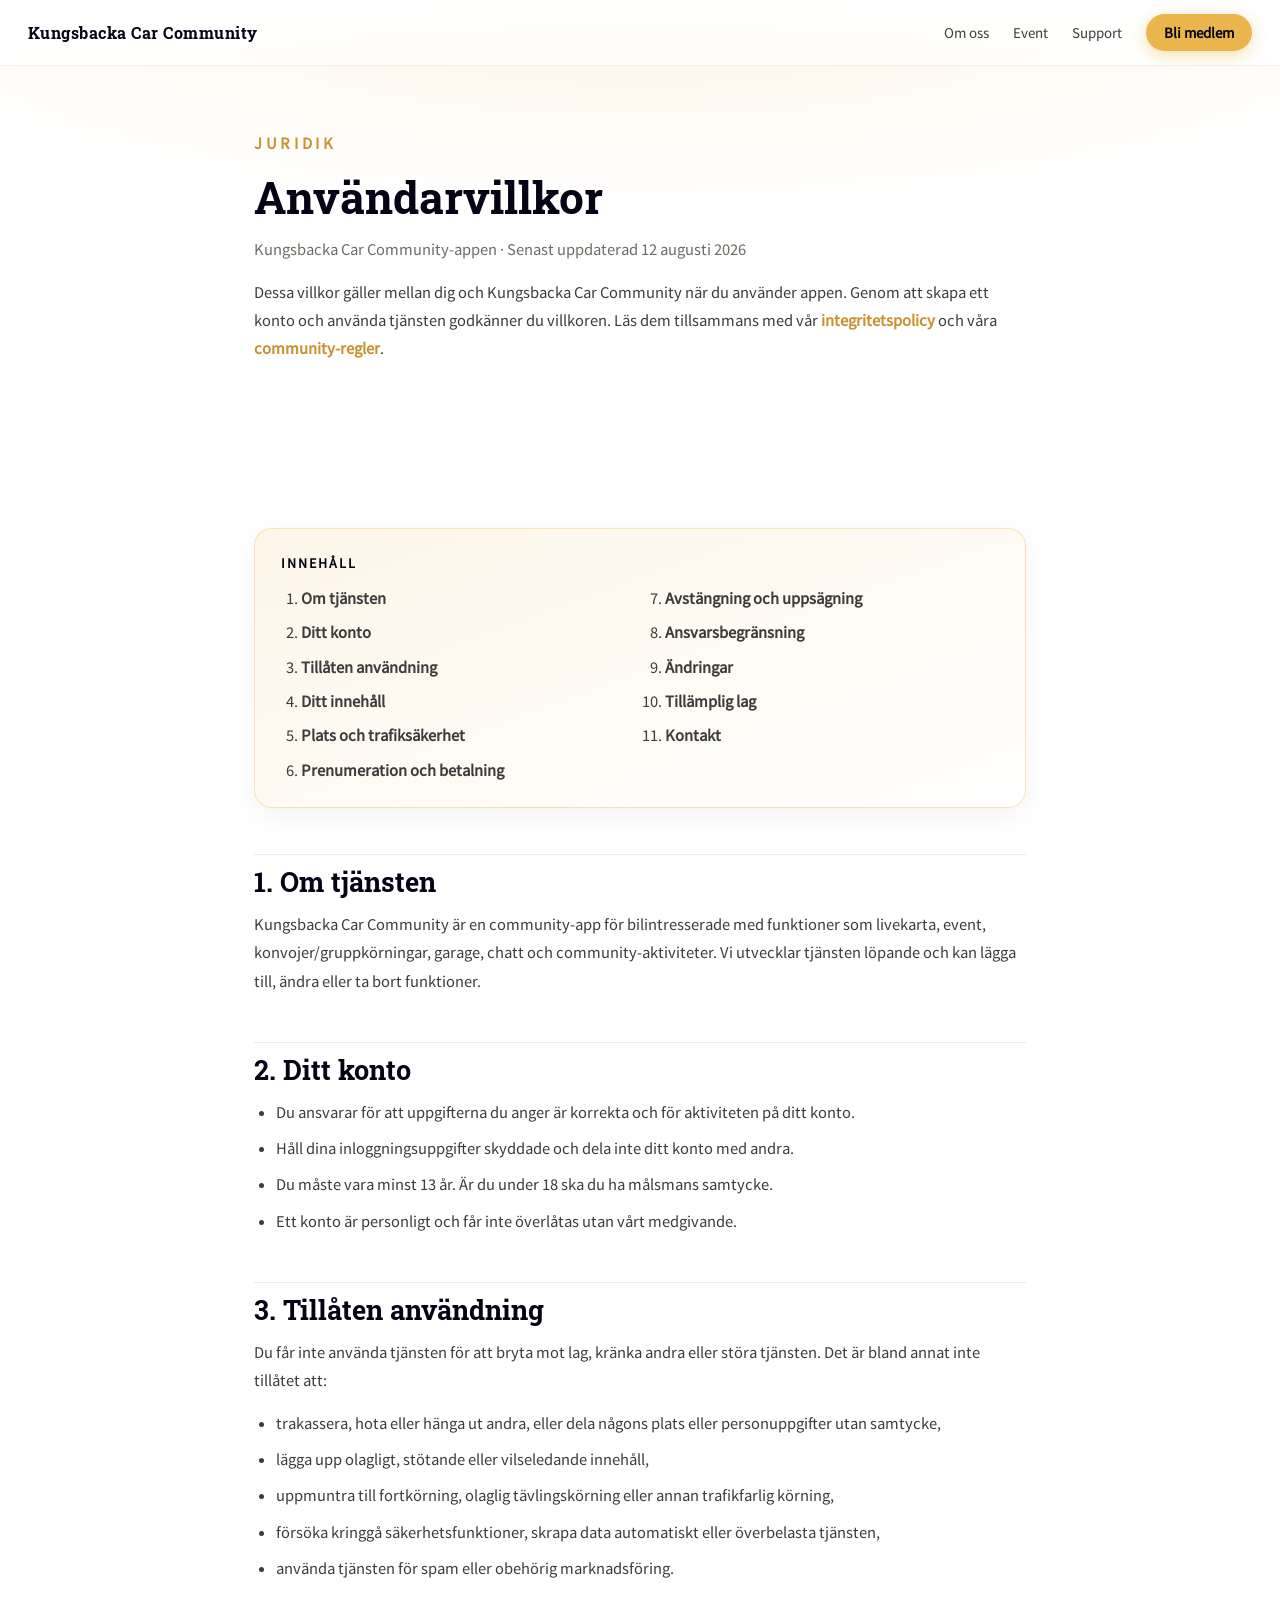
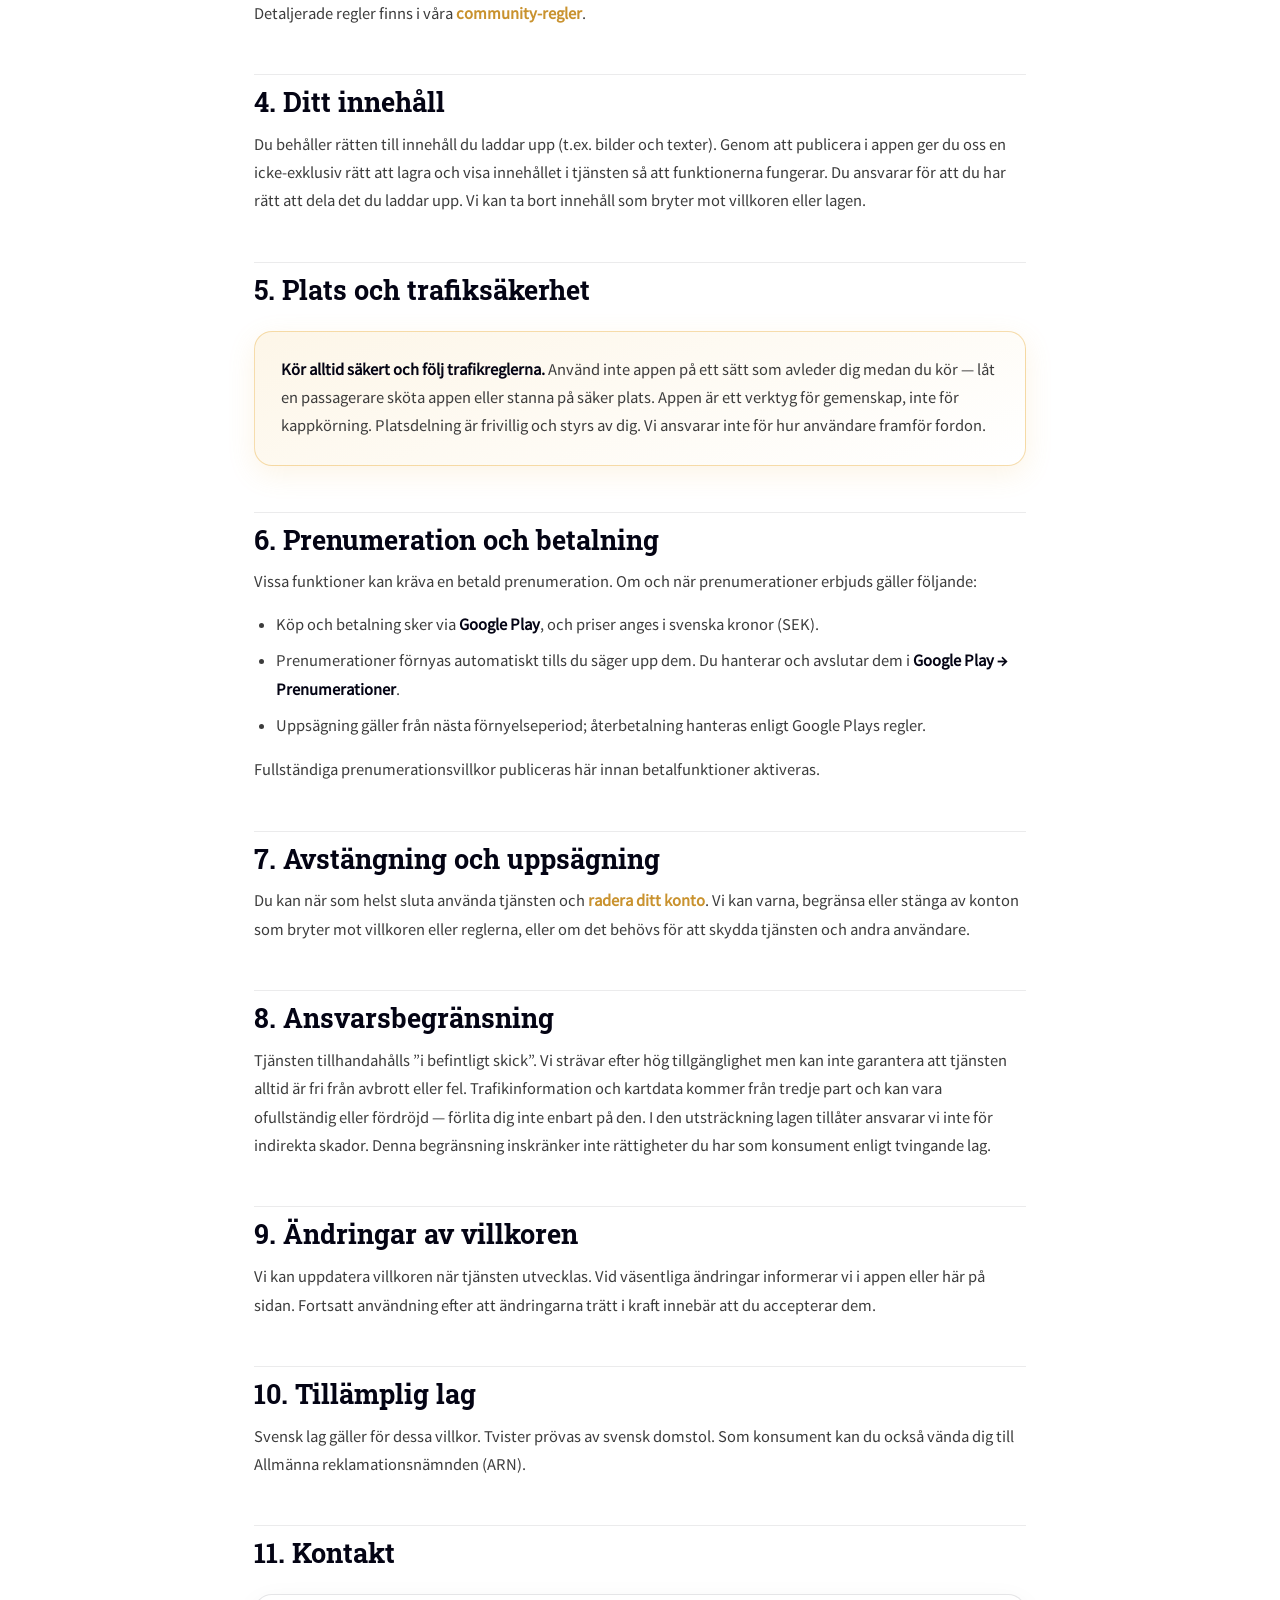
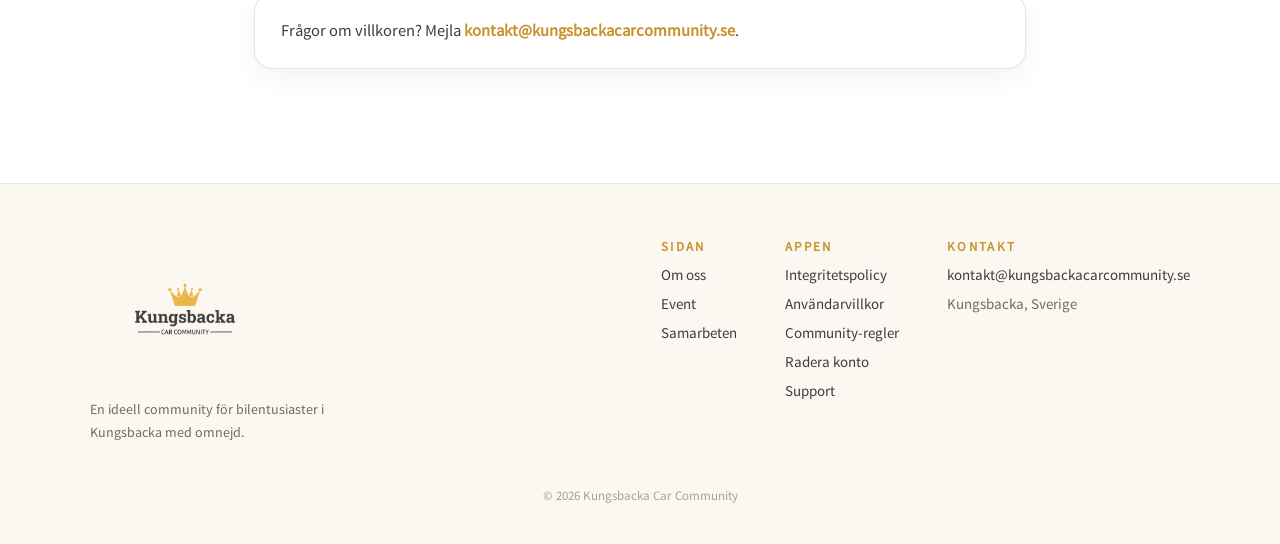
==== anvandarvillkor.html @ b631ecae "Add Tier 1 app legal & support pages (privacy, deletion, terms, guidelines, support) Adds the app-ti" ====
<!DOCTYPE html>
<html lang="sv">
<head>
<meta charset="utf-8">
<meta name="viewport" content="width=device-width, initial-scale=1">
<title>Användarvillkor — Kungsbacka Car Community</title>
<meta name="description" content="Användarvillkor (EULA) för Kungsbacka Car Community-appen: villkor för konto, uppförande, innehåll, prenumeration, ansvar och trafiksäkerhet.">
<meta name="robots" content="index, follow">
<link rel="icon" href="assets/logo-symbol.png">
<link rel="stylesheet" href="assets/legal.css">
</head>
<body>

<nav class="kcc-nav">
  <a class="kcc-brand" href="index.html#hem"><span>Kungsbacka Car Community</span></a>
  <div class="kcc-navlinks">
    <a href="index.html#om-oss" class="kcc-navlink">Om oss</a>
    <a href="index.html#event" class="kcc-navlink">Event</a>
    <a href="support.html" class="kcc-navlink">Support</a>
    <a href="https://www.facebook.com/groups/794040558638195/" target="_blank" rel="noopener" class="kcc-navcta">Bli medlem</a>
  </div>
</nav>

<div class="kcc-doc-top">
  <div class="kcc-doc">
    <p class="kcc-eyebrow">Juridik</p>
    <h1>Användarvillkor</h1>
    <p class="kcc-meta">Kungsbacka Car Community-appen · Senast uppdaterad 12 augusti 2026</p>
    <p class="kcc-lead">Dessa villkor gäller mellan dig och Kungsbacka Car Community när du använder appen. Genom att skapa ett konto och använda tjänsten godkänner du villkoren. Läs dem tillsammans med vår <a href="integritetspolicy.html">integritetspolicy</a> och våra <a href="community-regler.html">community-regler</a>.</p>
  </div>
</div>

<main class="kcc-doc">

  <div class="kcc-toc">
    <p>Innehåll</p>
    <ol>
      <li><a href="#tjansten">Om tjänsten</a></li>
      <li><a href="#konto">Ditt konto</a></li>
      <li><a href="#anvandning">Tillåten användning</a></li>
      <li><a href="#innehall">Ditt innehåll</a></li>
      <li><a href="#plats">Plats och trafiksäkerhet</a></li>
      <li><a href="#prenumeration">Prenumeration och betalning</a></li>
      <li><a href="#avstang">Avstängning och uppsägning</a></li>
      <li><a href="#ansvar">Ansvarsbegränsning</a></li>
      <li><a href="#andringar">Ändringar</a></li>
      <li><a href="#lag">Tillämplig lag</a></li>
      <li><a href="#kontakt">Kontakt</a></li>
    </ol>
  </div>

  <h2 id="tjansten">1. Om tjänsten</h2>
  <p>Kungsbacka Car Community är en community-app för bilintresserade med funktioner som livekarta, event, konvojer/gruppkörningar, garage, chatt och community-aktiviteter. Vi utvecklar tjänsten löpande och kan lägga till, ändra eller ta bort funktioner.</p>

  <h2 id="konto">2. Ditt konto</h2>
  <ul>
    <li>Du ansvarar för att uppgifterna du anger är korrekta och för aktiviteten på ditt konto.</li>
    <li>Håll dina inloggningsuppgifter skyddade och dela inte ditt konto med andra.</li>
    <li>Du måste vara minst 13 år. Är du under 18 ska du ha målsmans samtycke.</li>
    <li>Ett konto är personligt och får inte överlåtas utan vårt medgivande.</li>
  </ul>

  <h2 id="anvandning">3. Tillåten användning</h2>
  <p>Du får inte använda tjänsten för att bryta mot lag, kränka andra eller störa tjänsten. Det är bland annat inte tillåtet att:</p>
  <ul>
    <li>trakassera, hota eller hänga ut andra, eller dela någons plats eller personuppgifter utan samtycke,</li>
    <li>lägga upp olagligt, stötande eller vilseledande innehåll,</li>
    <li>uppmuntra till fortkörning, olaglig tävlingskörning eller annan trafikfarlig körning,</li>
    <li>försöka kringgå säkerhetsfunktioner, skrapa data automatiskt eller överbelasta tjänsten,</li>
    <li>använda tjänsten för spam eller obehörig marknadsföring.</li>
  </ul>
  <p>Detaljerade regler finns i våra <a href="community-regler.html">community-regler</a>.</p>

  <h2 id="innehall">4. Ditt innehåll</h2>
  <p>Du behåller rätten till innehåll du laddar upp (t.ex. bilder och texter). Genom att publicera i appen ger du oss en icke-exklusiv rätt att lagra och visa innehållet i tjänsten så att funktionerna fungerar. Du ansvarar för att du har rätt att dela det du laddar upp. Vi kan ta bort innehåll som bryter mot villkoren eller lagen.</p>

  <h2 id="plats">5. Plats och trafiksäkerhet</h2>
  <div class="kcc-callout">
    <p><strong>Kör alltid säkert och följ trafikreglerna.</strong> Använd inte appen på ett sätt som avleder dig medan du kör — låt en passagerare sköta appen eller stanna på säker plats. Appen är ett verktyg för gemenskap, inte för kappkörning. Platsdelning är frivillig och styrs av dig. Vi ansvarar inte för hur användare framför fordon.</p>
  </div>

  <h2 id="prenumeration">6. Prenumeration och betalning</h2>
  <p>Vissa funktioner kan kräva en betald prenumeration. Om och när prenumerationer erbjuds gäller följande:</p>
  <ul>
    <li>Köp och betalning sker via <strong>Google Play</strong>, och priser anges i svenska kronor (SEK).</li>
    <li>Prenumerationer förnyas automatiskt tills du säger upp dem. Du hanterar och avslutar dem i <strong>Google Play → Prenumerationer</strong>.</li>
    <li>Uppsägning gäller från nästa förnyelseperiod; återbetalning hanteras enligt Google Plays regler.</li>
  </ul>
  <p>Fullständiga prenumerationsvillkor publiceras här innan betalfunktioner aktiveras.</p>

  <h2 id="avstang">7. Avstängning och uppsägning</h2>
  <p>Du kan när som helst sluta använda tjänsten och <a href="radera-konto.html">radera ditt konto</a>. Vi kan varna, begränsa eller stänga av konton som bryter mot villkoren eller reglerna, eller om det behövs för att skydda tjänsten och andra användare.</p>

  <h2 id="ansvar">8. Ansvarsbegränsning</h2>
  <p>Tjänsten tillhandahålls ”i befintligt skick”. Vi strävar efter hög tillgänglighet men kan inte garantera att tjänsten alltid är fri från avbrott eller fel. Trafikinformation och kartdata kommer från tredje part och kan vara ofullständig eller fördröjd — förlita dig inte enbart på den. I den utsträckning lagen tillåter ansvarar vi inte för indirekta skador. Denna begränsning inskränker inte rättigheter du har som konsument enligt tvingande lag.</p>

  <h2 id="andringar">9. Ändringar av villkoren</h2>
  <p>Vi kan uppdatera villkoren när tjänsten utvecklas. Vid väsentliga ändringar informerar vi i appen eller här på sidan. Fortsatt användning efter att ändringarna trätt i kraft innebär att du accepterar dem.</p>

  <h2 id="lag">10. Tillämplig lag</h2>
  <p>Svensk lag gäller för dessa villkor. Tvister prövas av svensk domstol. Som konsument kan du också vända dig till Allmänna reklamationsnämnden (ARN).</p>

  <h2 id="kontakt">11. Kontakt</h2>
  <div class="kcc-panel">
    <p>Frågor om villkoren? Mejla <a href="mailto:kontakt@kungsbackacarcommunity.se">kontakt@kungsbackacarcommunity.se</a>.</p>
  </div>

</main>

<footer class="kcc-footer">
  <div class="kcc-footer-inner">
    <div style="max-width:300px;">
      <img src="assets/logo-main.png" alt="Kungsbacka Car Community">
      <p style="color:#6d6b64;font-size:14px;line-height:1.6;margin:14px 0 0;">En ideell community för bilentusiaster i Kungsbacka med omnejd.</p>
    </div>
    <div class="kcc-footer-cols">
      <div class="kcc-footer-col">
        <span class="kcc-col-h">Sidan</span>
        <a href="index.html#om-oss" class="kcc-flink">Om oss</a>
        <a href="index.html#event" class="kcc-flink">Event</a>
        <a href="index.html#samarbeten" class="kcc-flink">Samarbeten</a>
      </div>
      <div class="kcc-footer-col">
        <span class="kcc-col-h">Appen</span>
        <a href="integritetspolicy.html" class="kcc-flink">Integritetspolicy</a>
        <a href="anvandarvillkor.html" class="kcc-flink">Användarvillkor</a>
        <a href="community-regler.html" class="kcc-flink">Community-regler</a>
        <a href="radera-konto.html" class="kcc-flink">Radera konto</a>
        <a href="support.html" class="kcc-flink">Support</a>
      </div>
      <div class="kcc-footer-col">
        <span class="kcc-col-h">Kontakt</span>
        <a href="mailto:kontakt@kungsbackacarcommunity.se" class="kcc-flink">kontakt@kungsbackacarcommunity.se</a>
        <span style="color:#6d6b64;font-size:15px;">Kungsbacka, Sverige</span>
      </div>
    </div>
  </div>
  <p class="kcc-copy">© <span id="kcc-year">2026</span> Kungsbacka Car Community</p>
</footer>
<script>document.getElementById('kcc-year').textContent=String(new Date().getFullYear());</script>

</body>
</html>
---- assets/legal.css ----
/* ───────────────────────────────────────────────────────────────
   Kungsbacka Car Community — delade stilar för app- & juridiksidor.
   Samma designspråk som index.html: helvitt med guldaccenter
   (#ecb44c / #c9922e), RobotoSlab + SourceSans.
   ─────────────────────────────────────────────────────────────── */

@font-face { font-family: 'RobotoSlab'; src: url('RobotoSlab.woff') format('woff'); font-weight: 400 700; font-display: swap; }
@font-face { font-family: 'SourceSans'; src: url('SourceSans.otf') format('opentype'); font-display: swap; }

* { box-sizing: border-box; }
html { scroll-behavior: smooth; }
body {
  margin: 0;
  background: #ffffff;
  color: #3c3c3c;
  font-family: 'SourceSans', 'Segoe UI', sans-serif;
  overflow-x: hidden;
  -webkit-font-smoothing: antialiased;
}
a { color: #c9922e; }

/* ── NAV (brand alltid synlig på undersidor) ── */
.kcc-nav {
  position: fixed; top: 0; left: 0; right: 0; z-index: 50;
  display: flex; align-items: center; justify-content: space-between;
  padding: 14px 28px;
  background: linear-gradient(180deg, rgba(255,255,255,.96), rgba(255,255,255,.78));
  -webkit-backdrop-filter: blur(6px); backdrop-filter: blur(6px);
  border-bottom: 1px solid rgba(4,4,20,.06);
}
.kcc-brand { display: flex; align-items: center; gap: 10px; text-decoration: none; }
.kcc-brand span {
  font-family: 'RobotoSlab', serif; font-weight: 700; font-size: 16px;
  color: #040414; letter-spacing: .03em;
}
.kcc-navlinks { display: flex; align-items: center; gap: 24px; font-size: 15px; }
.kcc-navlink { color: #3c3c3c; text-decoration: none; transition: color .3s ease; }
.kcc-navlink:hover { color: #c9922e; }
.kcc-navcta {
  color: #040414; background: #ecb44c; padding: 9px 18px; border-radius: 999px;
  font-weight: 700; text-decoration: none; box-shadow: 0 4px 16px rgba(236,180,76,.45);
  transition: box-shadow .3s ease;
}
.kcc-navcta:hover { box-shadow: 0 6px 26px rgba(236,180,76,.7); }
@media (max-width: 640px) { .kcc-navlinks .kcc-navlink { display: none; } }

/* ── DOKUMENT-LAYOUT ── */
.kcc-doc-top {
  position: relative;
  background: radial-gradient(ellipse 90% 60% at 50% 0%, rgba(236,180,76,.14), transparent 70%);
  padding: 130px 24px 30px;
}
.kcc-doc { max-width: 820px; margin: 0 auto; padding: 0 24px 90px; }
.kcc-eyebrow {
  margin: 0 0 10px; color: #c9922e; letter-spacing: .22em; text-transform: uppercase;
  font-size: 13px; font-weight: 700;
}
.kcc-doc h1 {
  font-family: 'RobotoSlab', serif; color: #040414; line-height: 1.18;
  font-size: clamp(30px, 4.4vw, 44px); margin: 0 0 12px; max-width: 720px;
}
.kcc-meta { color: #6d6b64; font-size: 14px; margin: 0; }
.kcc-lead { font-size: 18px; line-height: 1.7; color: #3c3c3c; margin: 22px 0 0; }

.kcc-doc h2 {
  font-family: 'RobotoSlab', serif; color: #040414; line-height: 1.25;
  font-size: clamp(21px, 2.8vw, 27px); margin: 46px 0 12px;
  padding-top: 10px; border-top: 1px solid rgba(4,4,20,.08);
}
.kcc-doc h3 {
  font-family: 'RobotoSlab', serif; color: #040414; font-size: 18px; margin: 26px 0 8px;
}
.kcc-doc p { font-size: 16.5px; line-height: 1.72; margin: 0 0 14px; }
.kcc-doc ul, .kcc-doc ol { font-size: 16.5px; line-height: 1.72; margin: 0 0 16px; padding-left: 22px; }
.kcc-doc li { margin: 0 0 8px; }
.kcc-doc strong { color: #040414; }
.kcc-doc a { color: #c9922e; font-weight: 600; text-decoration: none; }
.kcc-doc a:hover { text-decoration: underline; }

/* ── innehållsförteckning ── */
.kcc-toc {
  background: linear-gradient(160deg, #fdf6e8, #ffffff);
  border: 1px solid rgba(236,180,76,.35); border-radius: 18px;
  padding: 22px 26px; margin: 30px 0 8px;
  box-shadow: 0 8px 28px rgba(4,4,20,.05);
}
.kcc-toc p { margin: 0 0 10px; font-weight: 700; color: #040414; font-size: 14px;
  letter-spacing: .14em; text-transform: uppercase; }
.kcc-toc ol { margin: 0; padding-left: 20px; columns: 2; column-gap: 30px; }
.kcc-toc li { margin: 0 0 6px; }
.kcc-toc a { color: #3c3c3c; font-weight: 600; text-decoration: none; }
.kcc-toc a:hover { color: #c9922e; }
@media (max-width: 560px) { .kcc-toc ol { columns: 1; } }

/* ── guldruta / callout ── */
.kcc-callout {
  background: linear-gradient(160deg, #fdf6e8, #ffffff);
  border: 1px solid rgba(236,180,76,.45); border-radius: 18px;
  padding: 24px 26px; margin: 24px 0;
  box-shadow: 0 8px 28px rgba(236,180,76,.14);
}
.kcc-callout h3 { margin-top: 0; }
.kcc-callout :last-child { margin-bottom: 0; }

/* neutral ruta (t.ex. kontakt) */
.kcc-panel {
  background: #ffffff; border: 1px solid rgba(4,4,20,.10); border-radius: 18px;
  padding: 22px 26px; margin: 24px 0; box-shadow: 0 8px 28px rgba(4,4,20,.05);
}
.kcc-panel :last-child { margin-bottom: 0; }

/* ── FOOTER (samma som index) ── */
.kcc-footer { border-top: 1px solid rgba(4,4,20,.08); padding: 54px 28px 40px; background: #fbf8f2; }
.kcc-footer-inner {
  max-width: 1100px; margin: 0 auto; display: flex; flex-wrap: wrap; gap: 36px;
  justify-content: space-between; align-items: flex-start;
}
.kcc-footer img { width: 190px; height: auto; }
.kcc-footer-cols { display: flex; gap: 48px; flex-wrap: wrap; }
.kcc-footer-col { display: flex; flex-direction: column; gap: 10px; }
.kcc-footer-col .kcc-col-h {
  color: #c9922e; font-size: 13px; letter-spacing: .18em; text-transform: uppercase; font-weight: 700;
}
.kcc-flink { color: #3c3c3c; text-decoration: none; font-size: 15px; transition: color .3s ease; }
.kcc-flink:hover { color: #c9922e; }
.kcc-copy { text-align: center; color: #a5a29a; font-size: 13px; margin: 44px 0 0; }

@media (prefers-reduced-motion: reduce) { html { scroll-behavior: auto; } }
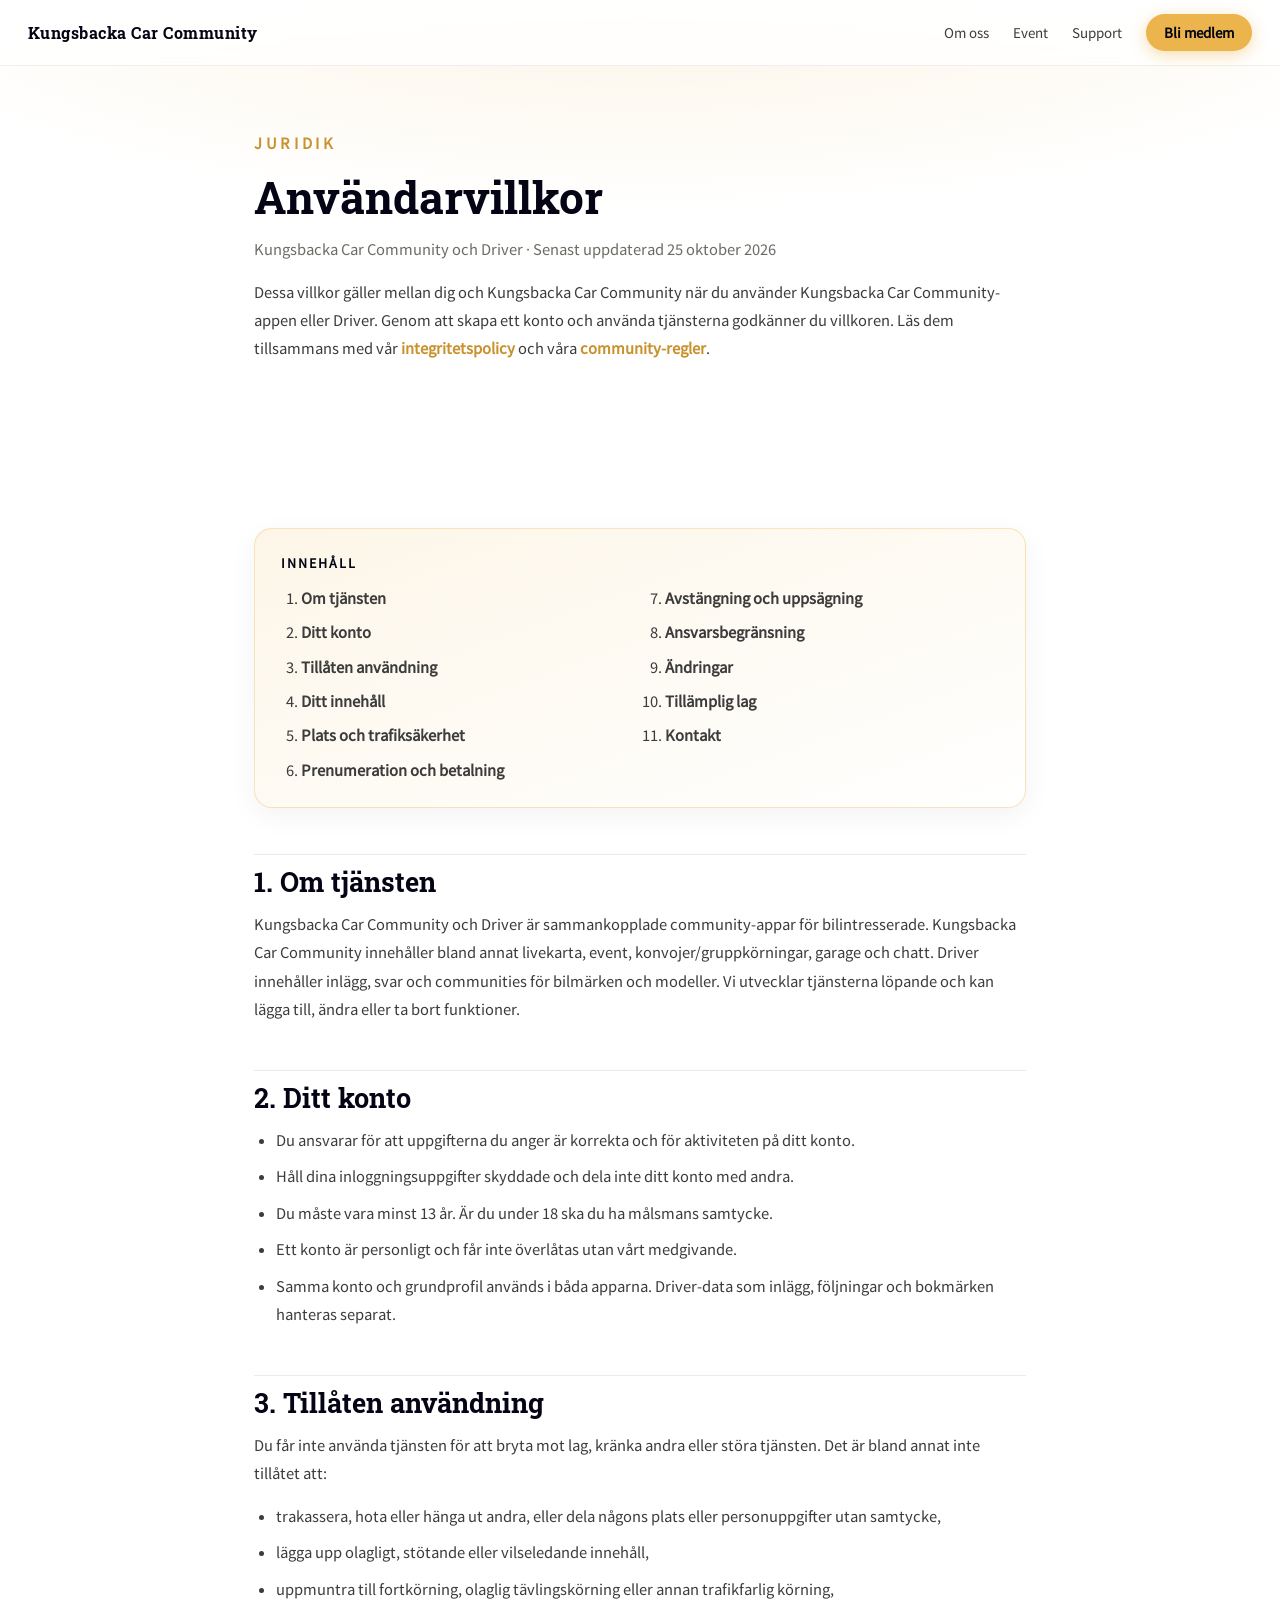
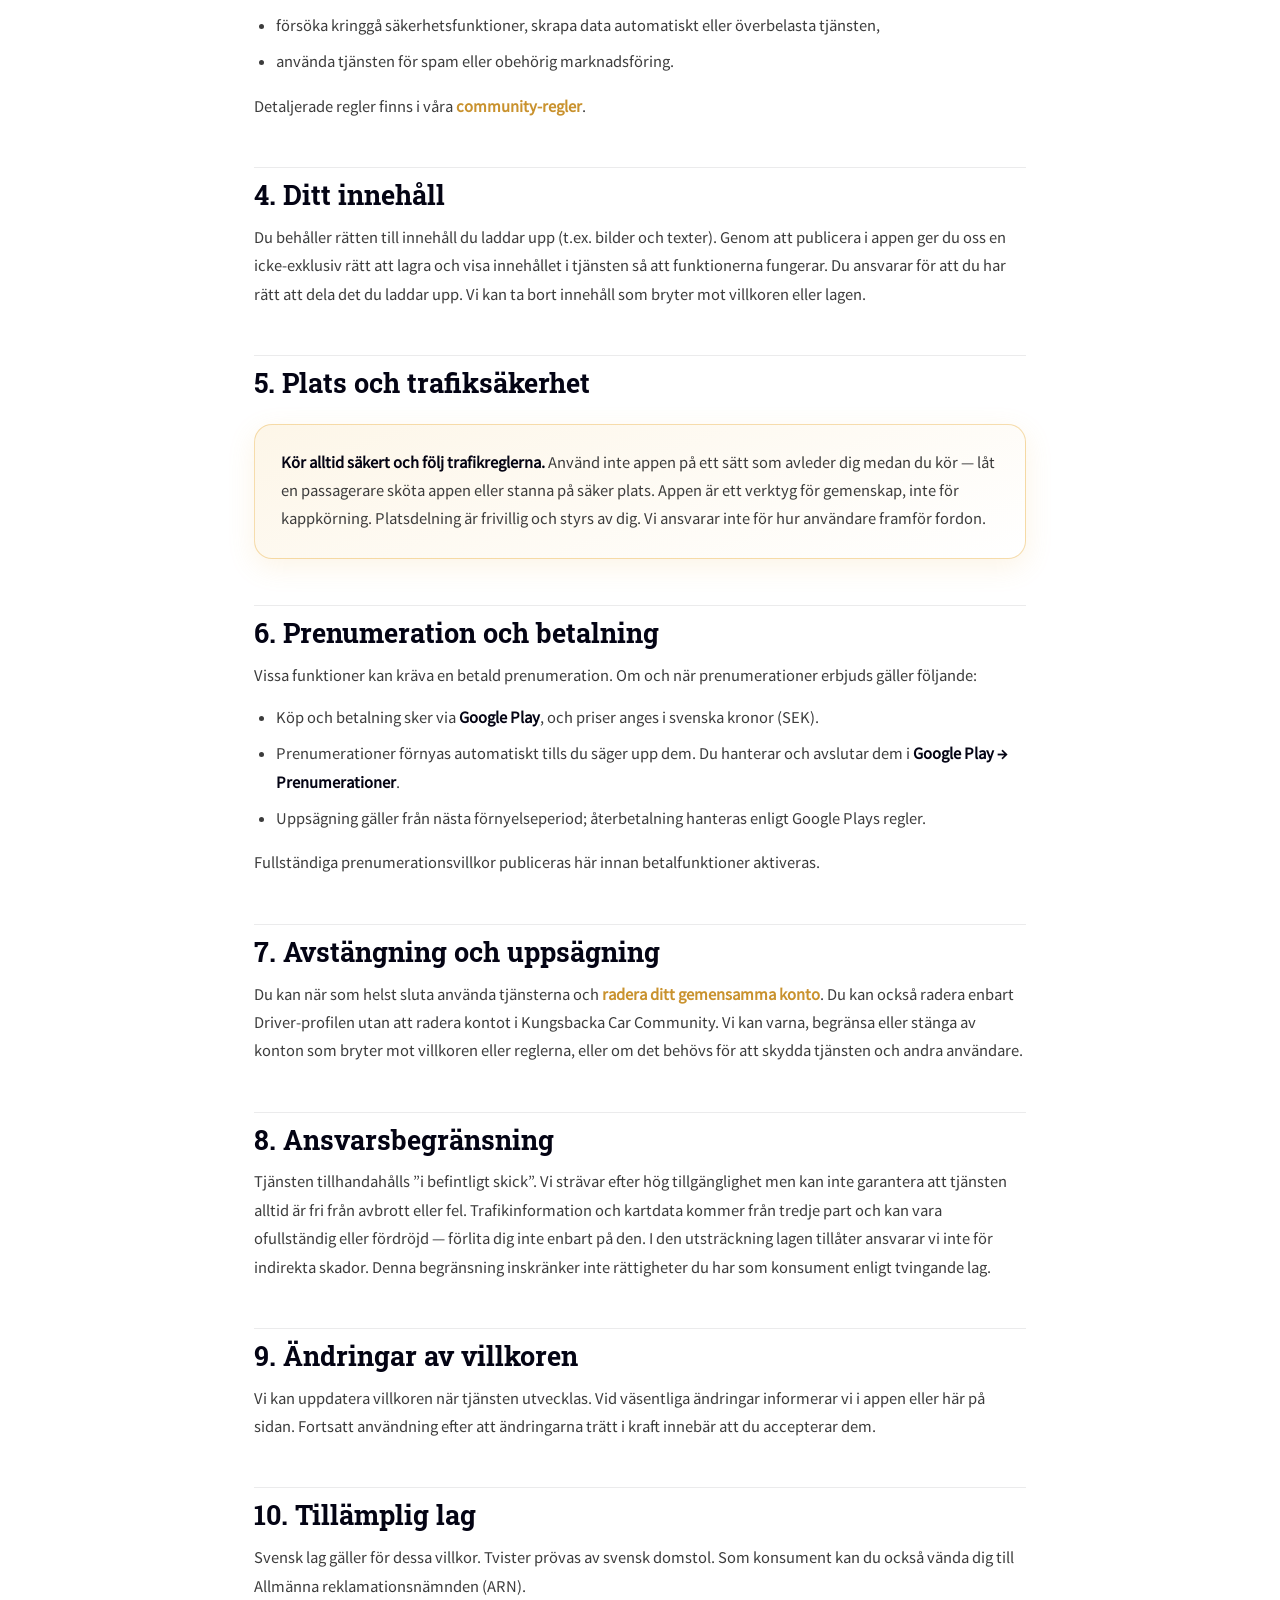
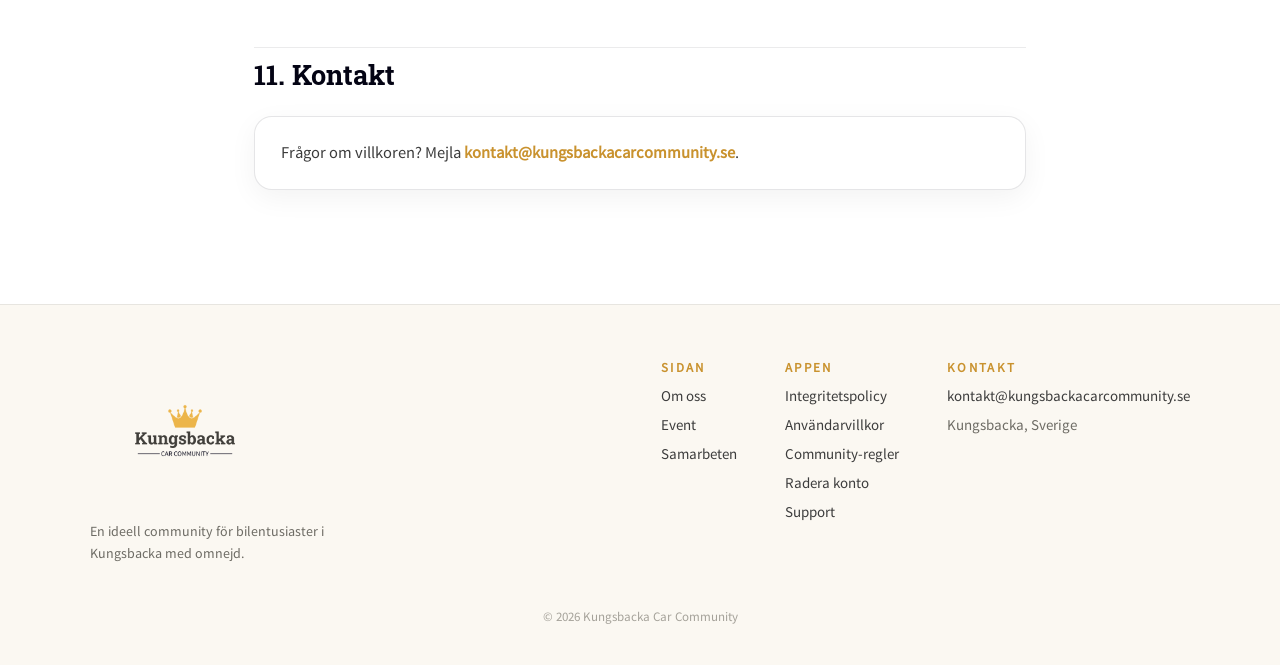
==== commit 7f807388: "docs: cover Driver in legal and support pages" ====
--- a/anvandarvillkor.html
+++ b/anvandarvillkor.html
@@ -4,9 +4,13 @@
 <meta charset="utf-8">
 <meta name="viewport" content="width=device-width, initial-scale=1">
 <title>Användarvillkor — Kungsbacka Car Community</title>
-<meta name="description" content="Användarvillkor (EULA) för Kungsbacka Car Community-appen: villkor för konto, uppförande, innehåll, prenumeration, ansvar och trafiksäkerhet.">
+<meta name="description" content="Användarvillkor (EULA) för Kungsbacka Car Community och Driver: villkor för konto, uppförande, innehåll, prenumeration, ansvar och trafiksäkerhet.">
 <meta name="robots" content="index, follow">
-<link rel="icon" href="assets/logo-symbol.png">
+<link rel="icon" href="favicon.ico" sizes="any">
+<link rel="icon" type="image/png" sizes="32x32" href="assets/favicon-32.png">
+<link rel="icon" type="image/png" sizes="16x16" href="assets/favicon-16.png">
+<link rel="icon" type="image/png" sizes="192x192" href="assets/favicon-192.png">
+<link rel="apple-touch-icon" sizes="180x180" href="assets/favicon-180.png">
 <link rel="stylesheet" href="assets/legal.css">
 </head>
 <body>
@@ -25,8 +29,8 @@
   <div class="kcc-doc">
     <p class="kcc-eyebrow">Juridik</p>
     <h1>Användarvillkor</h1>
-    <p class="kcc-meta">Kungsbacka Car Community-appen · Senast uppdaterad 12 augusti 2026</p>
-    <p class="kcc-lead">Dessa villkor gäller mellan dig och Kungsbacka Car Community när du använder appen. Genom att skapa ett konto och använda tjänsten godkänner du villkoren. Läs dem tillsammans med vår <a href="integritetspolicy.html">integritetspolicy</a> och våra <a href="community-regler.html">community-regler</a>.</p>
+    <p class="kcc-meta">Kungsbacka Car Community och Driver · Senast uppdaterad 25 oktober 2026</p>
+    <p class="kcc-lead">Dessa villkor gäller mellan dig och Kungsbacka Car Community när du använder Kungsbacka Car Community-appen eller Driver. Genom att skapa ett konto och använda tjänsterna godkänner du villkoren. Läs dem tillsammans med vår <a href="integritetspolicy.html">integritetspolicy</a> och våra <a href="community-regler.html">community-regler</a>.</p>
   </div>
 </div>
 
@@ -50,7 +54,7 @@
   </div>
 
   <h2 id="tjansten">1. Om tjänsten</h2>
-  <p>Kungsbacka Car Community är en community-app för bilintresserade med funktioner som livekarta, event, konvojer/gruppkörningar, garage, chatt och community-aktiviteter. Vi utvecklar tjänsten löpande och kan lägga till, ändra eller ta bort funktioner.</p>
+  <p>Kungsbacka Car Community och Driver är sammankopplade community-appar för bilintresserade. Kungsbacka Car Community innehåller bland annat livekarta, event, konvojer/gruppkörningar, garage och chatt. Driver innehåller inlägg, svar och communities för bilmärken och modeller. Vi utvecklar tjänsterna löpande och kan lägga till, ändra eller ta bort funktioner.</p>
 
   <h2 id="konto">2. Ditt konto</h2>
   <ul>
@@ -58,6 +62,7 @@
     <li>Håll dina inloggningsuppgifter skyddade och dela inte ditt konto med andra.</li>
     <li>Du måste vara minst 13 år. Är du under 18 ska du ha målsmans samtycke.</li>
     <li>Ett konto är personligt och får inte överlåtas utan vårt medgivande.</li>
+    <li>Samma konto och grundprofil används i båda apparna. Driver-data som inlägg, följningar och bokmärken hanteras separat.</li>
   </ul>
 
   <h2 id="anvandning">3. Tillåten användning</h2>
@@ -89,7 +94,7 @@
   <p>Fullständiga prenumerationsvillkor publiceras här innan betalfunktioner aktiveras.</p>
 
   <h2 id="avstang">7. Avstängning och uppsägning</h2>
-  <p>Du kan när som helst sluta använda tjänsten och <a href="radera-konto.html">radera ditt konto</a>. Vi kan varna, begränsa eller stänga av konton som bryter mot villkoren eller reglerna, eller om det behövs för att skydda tjänsten och andra användare.</p>
+  <p>Du kan när som helst sluta använda tjänsterna och <a href="radera-konto.html">radera ditt gemensamma konto</a>. Du kan också radera enbart Driver-profilen utan att radera kontot i Kungsbacka Car Community. Vi kan varna, begränsa eller stänga av konton som bryter mot villkoren eller reglerna, eller om det behövs för att skydda tjänsten och andra användare.</p>
 
   <h2 id="ansvar">8. Ansvarsbegränsning</h2>
   <p>Tjänsten tillhandahålls ”i befintligt skick”. Vi strävar efter hög tillgänglighet men kan inte garantera att tjänsten alltid är fri från avbrott eller fel. Trafikinformation och kartdata kommer från tredje part och kan vara ofullständig eller fördröjd — förlita dig inte enbart på den. I den utsträckning lagen tillåter ansvarar vi inte för indirekta skador. Denna begränsning inskränker inte rättigheter du har som konsument enligt tvingande lag.</p>
--- a/assets/legal.css
+++ b/assets/legal.css
@@ -42,7 +42,14 @@
   transition: box-shadow .3s ease;
 }
 .kcc-navcta:hover { box-shadow: 0 6px 26px rgba(236,180,76,.7); }
-@media (max-width: 640px) { .kcc-navlinks .kcc-navlink { display: none; } }
+/* På små skärmar: göm inga länkar — låt nav:en radbrytas så länkarna hamnar
+   på en egen rad under varumärket och förblir nåbara (matchar att index-nav:en
+   alltid visar sina länkar). */
+@media (max-width: 640px) {
+  .kcc-nav { flex-wrap: wrap; row-gap: 10px; padding: 12px 18px; }
+  .kcc-brand span { font-size: 14px; }
+  .kcc-navlinks { width: 100%; gap: 18px; font-size: 14px; justify-content: flex-start; flex-wrap: wrap; }
+}
 
 /* ── DOKUMENT-LAYOUT ── */
 .kcc-doc-top {
@@ -51,6 +58,10 @@
   padding: 130px 24px 30px;
 }
 .kcc-doc { max-width: 820px; margin: 0 auto; padding: 0 24px 90px; }
+/* Offsetta ankarhopp (innehållsförteckningen) för den fasta nav-baren så att
+   mål-rubriker inte hamnar delvis dolda under den. Värdet täcker både desktop-
+   och den radbrutna mobil-nav:en. */
+.kcc-doc [id] { scroll-margin-top: 96px; }
 .kcc-eyebrow {
   margin: 0 0 10px; color: #c9922e; letter-spacing: .22em; text-transform: uppercase;
   font-size: 13px; font-weight: 700;
@@ -100,14 +111,14 @@
   box-shadow: 0 8px 28px rgba(236,180,76,.14);
 }
 .kcc-callout h3 { margin-top: 0; }
-.kcc-callout :last-child { margin-bottom: 0; }
+.kcc-callout > :last-child { margin-bottom: 0; }
 
 /* neutral ruta (t.ex. kontakt) */
 .kcc-panel {
   background: #ffffff; border: 1px solid rgba(4,4,20,.10); border-radius: 18px;
   padding: 22px 26px; margin: 24px 0; box-shadow: 0 8px 28px rgba(4,4,20,.05);
 }
-.kcc-panel :last-child { margin-bottom: 0; }
+.kcc-panel > :last-child { margin-bottom: 0; }
 
 /* ── FOOTER (samma som index) ── */
 .kcc-footer { border-top: 1px solid rgba(4,4,20,.08); padding: 54px 28px 40px; background: #fbf8f2; }
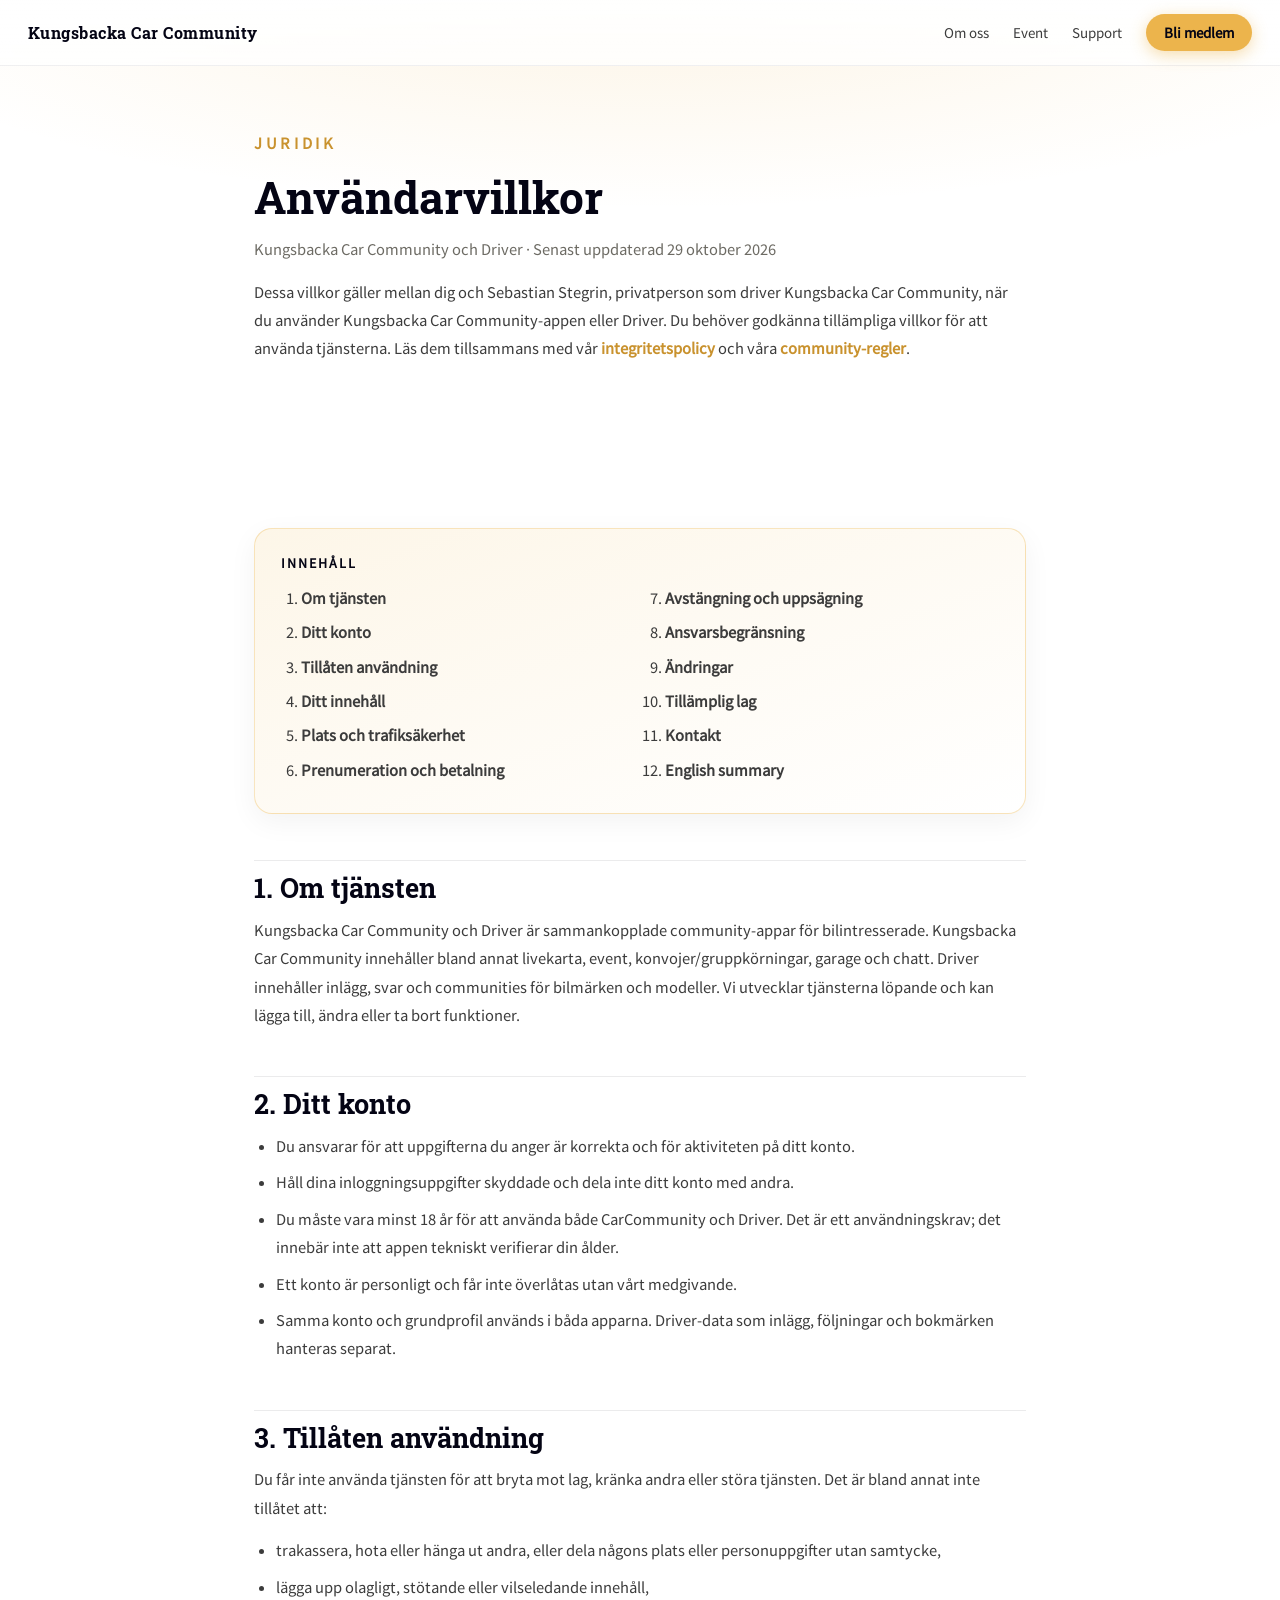
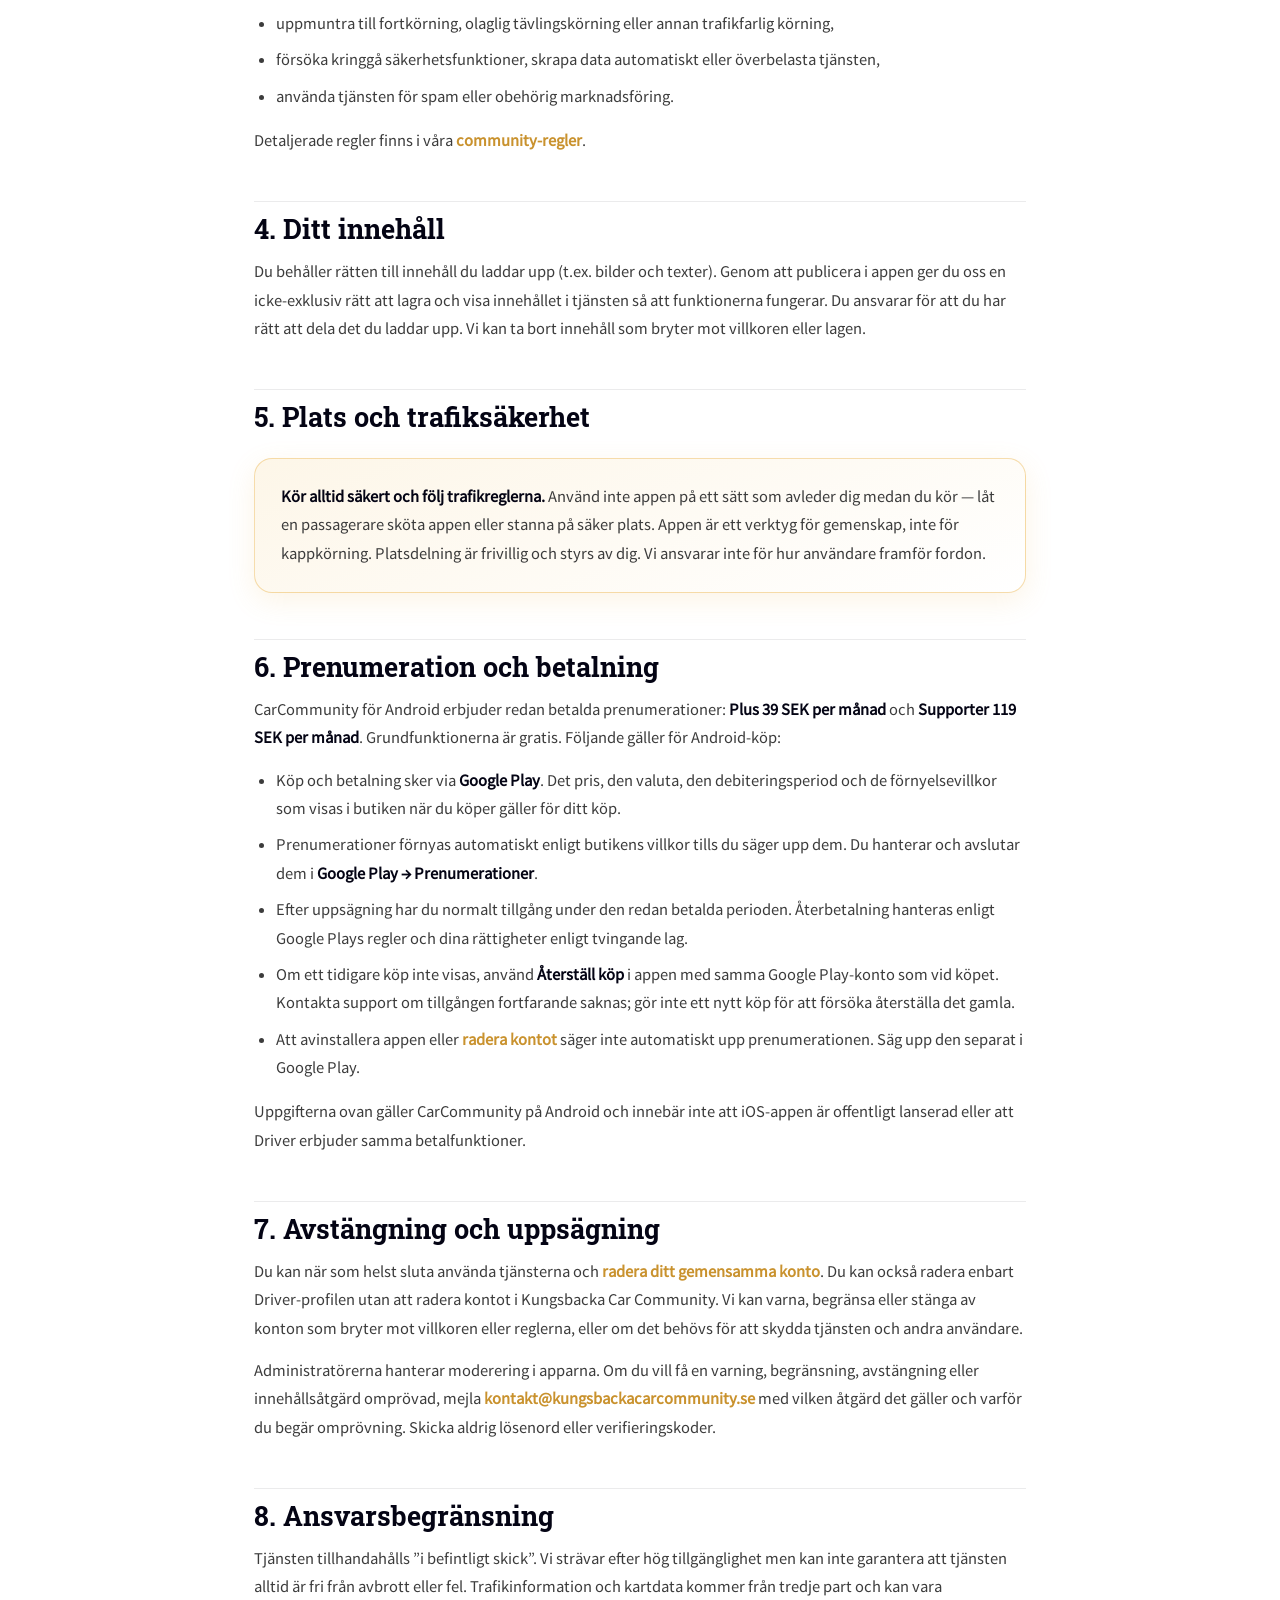
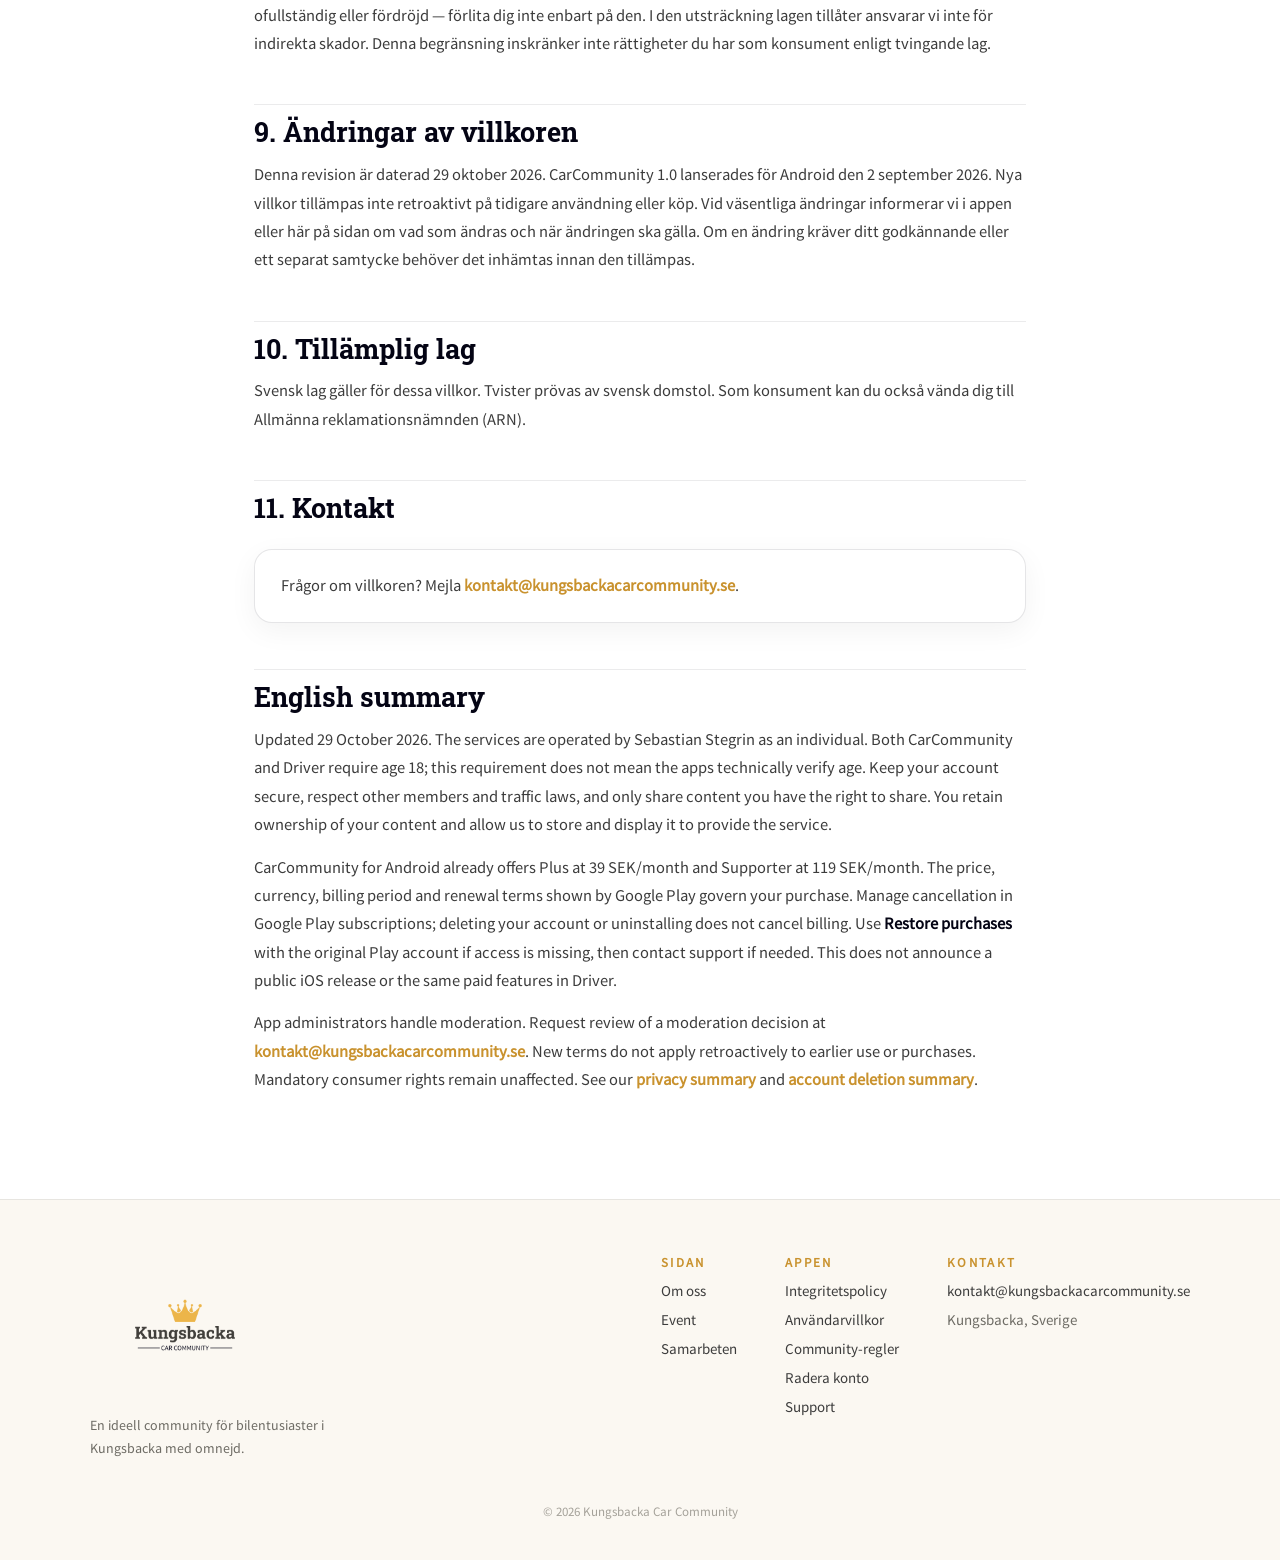
==== commit 067b59d2: "fix: align shared public app information with current service" ====
--- a/anvandarvillkor.html
+++ b/anvandarvillkor.html
@@ -29,8 +29,8 @@
   <div class="kcc-doc">
     <p class="kcc-eyebrow">Juridik</p>
     <h1>Användarvillkor</h1>
-    <p class="kcc-meta">Kungsbacka Car Community och Driver · Senast uppdaterad 25 oktober 2026</p>
-    <p class="kcc-lead">Dessa villkor gäller mellan dig och Kungsbacka Car Community när du använder Kungsbacka Car Community-appen eller Driver. Genom att skapa ett konto och använda tjänsterna godkänner du villkoren. Läs dem tillsammans med vår <a href="integritetspolicy.html">integritetspolicy</a> och våra <a href="community-regler.html">community-regler</a>.</p>
+    <p class="kcc-meta">Kungsbacka Car Community och Driver · Senast uppdaterad 29 oktober 2026</p>
+    <p class="kcc-lead">Dessa villkor gäller mellan dig och Sebastian Stegrin, privatperson som driver Kungsbacka Car Community, när du använder Kungsbacka Car Community-appen eller Driver. Du behöver godkänna tillämpliga villkor för att använda tjänsterna. Läs dem tillsammans med vår <a href="integritetspolicy.html">integritetspolicy</a> och våra <a href="community-regler.html">community-regler</a>.</p>
   </div>
 </div>
 
@@ -50,6 +50,7 @@
       <li><a href="#andringar">Ändringar</a></li>
       <li><a href="#lag">Tillämplig lag</a></li>
       <li><a href="#kontakt">Kontakt</a></li>
+      <li><a href="#english" lang="en">English summary</a></li>
     </ol>
   </div>
 
@@ -60,7 +61,7 @@
   <ul>
     <li>Du ansvarar för att uppgifterna du anger är korrekta och för aktiviteten på ditt konto.</li>
     <li>Håll dina inloggningsuppgifter skyddade och dela inte ditt konto med andra.</li>
-    <li>Du måste vara minst 13 år. Är du under 18 ska du ha målsmans samtycke.</li>
+    <li>Du måste vara minst 18 år för att använda både CarCommunity och Driver. Det är ett användningskrav; det innebär inte att appen tekniskt verifierar din ålder.</li>
     <li>Ett konto är personligt och får inte överlåtas utan vårt medgivande.</li>
     <li>Samma konto och grundprofil används i båda apparna. Driver-data som inlägg, följningar och bokmärken hanteras separat.</li>
   </ul>
@@ -85,22 +86,25 @@
   </div>
 
   <h2 id="prenumeration">6. Prenumeration och betalning</h2>
-  <p>Vissa funktioner kan kräva en betald prenumeration. Om och när prenumerationer erbjuds gäller följande:</p>
+  <p>CarCommunity för Android erbjuder redan betalda prenumerationer: <strong>Plus 39 SEK per månad</strong> och <strong>Supporter 119 SEK per månad</strong>. Grundfunktionerna är gratis. Följande gäller för Android-köp:</p>
   <ul>
-    <li>Köp och betalning sker via <strong>Google Play</strong>, och priser anges i svenska kronor (SEK).</li>
-    <li>Prenumerationer förnyas automatiskt tills du säger upp dem. Du hanterar och avslutar dem i <strong>Google Play → Prenumerationer</strong>.</li>
-    <li>Uppsägning gäller från nästa förnyelseperiod; återbetalning hanteras enligt Google Plays regler.</li>
+    <li>Köp och betalning sker via <strong>Google Play</strong>. Det pris, den valuta, den debiteringsperiod och de förnyelsevillkor som visas i butiken när du köper gäller för ditt köp.</li>
+    <li>Prenumerationer förnyas automatiskt enligt butikens villkor tills du säger upp dem. Du hanterar och avslutar dem i <strong>Google Play → Prenumerationer</strong>.</li>
+    <li>Efter uppsägning har du normalt tillgång under den redan betalda perioden. Återbetalning hanteras enligt Google Plays regler och dina rättigheter enligt tvingande lag.</li>
+    <li>Om ett tidigare köp inte visas, använd <strong>Återställ köp</strong> i appen med samma Google Play-konto som vid köpet. Kontakta support om tillgången fortfarande saknas; gör inte ett nytt köp för att försöka återställa det gamla.</li>
+    <li>Att avinstallera appen eller <a href="radera-konto.html#prenumeration">radera kontot</a> säger inte automatiskt upp prenumerationen. Säg upp den separat i Google Play.</li>
   </ul>
-  <p>Fullständiga prenumerationsvillkor publiceras här innan betalfunktioner aktiveras.</p>
+  <p>Uppgifterna ovan gäller CarCommunity på Android och innebär inte att iOS-appen är offentligt lanserad eller att Driver erbjuder samma betalfunktioner.</p>
 
   <h2 id="avstang">7. Avstängning och uppsägning</h2>
   <p>Du kan när som helst sluta använda tjänsterna och <a href="radera-konto.html">radera ditt gemensamma konto</a>. Du kan också radera enbart Driver-profilen utan att radera kontot i Kungsbacka Car Community. Vi kan varna, begränsa eller stänga av konton som bryter mot villkoren eller reglerna, eller om det behövs för att skydda tjänsten och andra användare.</p>
+  <p>Administratörerna hanterar moderering i apparna. Om du vill få en varning, begränsning, avstängning eller innehållsåtgärd omprövad, mejla <a href="mailto:kontakt@kungsbackacarcommunity.se">kontakt@kungsbackacarcommunity.se</a> med vilken åtgärd det gäller och varför du begär omprövning. Skicka aldrig lösenord eller verifieringskoder.</p>
 
   <h2 id="ansvar">8. Ansvarsbegränsning</h2>
   <p>Tjänsten tillhandahålls ”i befintligt skick”. Vi strävar efter hög tillgänglighet men kan inte garantera att tjänsten alltid är fri från avbrott eller fel. Trafikinformation och kartdata kommer från tredje part och kan vara ofullständig eller fördröjd — förlita dig inte enbart på den. I den utsträckning lagen tillåter ansvarar vi inte för indirekta skador. Denna begränsning inskränker inte rättigheter du har som konsument enligt tvingande lag.</p>
 
   <h2 id="andringar">9. Ändringar av villkoren</h2>
-  <p>Vi kan uppdatera villkoren när tjänsten utvecklas. Vid väsentliga ändringar informerar vi i appen eller här på sidan. Fortsatt användning efter att ändringarna trätt i kraft innebär att du accepterar dem.</p>
+  <p>Denna revision är daterad 29 oktober 2026. CarCommunity 1.0 lanserades för Android den 2 september 2026. Nya villkor tillämpas inte retroaktivt på tidigare användning eller köp. Vid väsentliga ändringar informerar vi i appen eller här på sidan om vad som ändras och när ändringen ska gälla. Om en ändring kräver ditt godkännande eller ett separat samtycke behöver det inhämtas innan den tillämpas.</p>
 
   <h2 id="lag">10. Tillämplig lag</h2>
   <p>Svensk lag gäller för dessa villkor. Tvister prövas av svensk domstol. Som konsument kan du också vända dig till Allmänna reklamationsnämnden (ARN).</p>
@@ -109,6 +113,13 @@
   <div class="kcc-panel">
     <p>Frågor om villkoren? Mejla <a href="mailto:kontakt@kungsbackacarcommunity.se">kontakt@kungsbackacarcommunity.se</a>.</p>
   </div>
+
+  <section lang="en" aria-labelledby="english">
+    <h2 id="english">English summary</h2>
+    <p>Updated 29 October 2026. The services are operated by Sebastian Stegrin as an individual. Both CarCommunity and Driver require age 18; this requirement does not mean the apps technically verify age. Keep your account secure, respect other members and traffic laws, and only share content you have the right to share. You retain ownership of your content and allow us to store and display it to provide the service.</p>
+    <p>CarCommunity for Android already offers Plus at 39 SEK/month and Supporter at 119 SEK/month. The price, currency, billing period and renewal terms shown by Google Play govern your purchase. Manage cancellation in Google Play subscriptions; deleting your account or uninstalling does not cancel billing. Use <strong>Restore purchases</strong> with the original Play account if access is missing, then contact support if needed. This does not announce a public iOS release or the same paid features in Driver.</p>
+    <p>App administrators handle moderation. Request review of a moderation decision at <a href="mailto:kontakt@kungsbackacarcommunity.se">kontakt@kungsbackacarcommunity.se</a>. New terms do not apply retroactively to earlier use or purchases. Mandatory consumer rights remain unaffected. See our <a href="integritetspolicy.html#english">privacy summary</a> and <a href="radera-konto.html#english">account deletion summary</a>.</p>
+  </section>
 
 </main>
 
